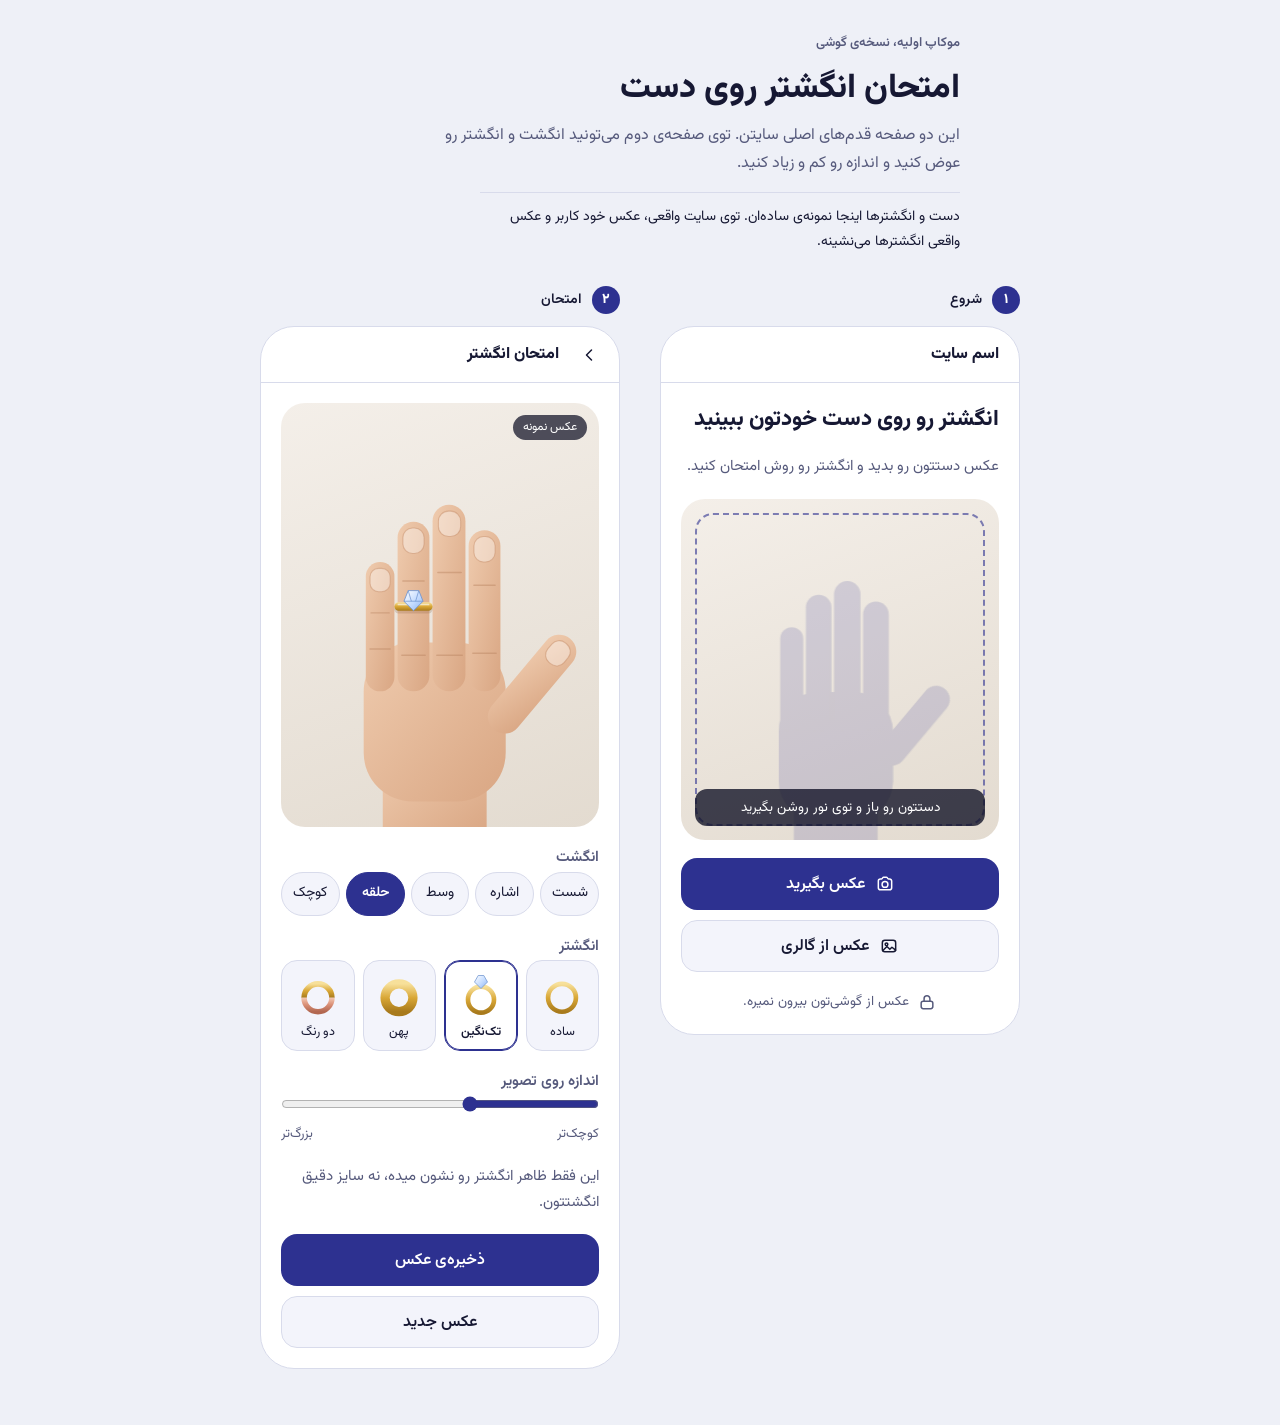
==== docs/mockup.html @ d5a5559e "Replace placeholder README; add ring try-on mockup and project notes Co-Authored-By: Claude Sonnet 5" ====
<!doctype html>
<html lang="fa" dir="rtl">
<head>
<meta charset="utf-8">
<meta name="viewport" content="width=device-width,initial-scale=1">
</head>
<body>
<title>امتحان انگشتر</title>
<meta name="claude:viewport-fit-sides" content="cover">
<link rel="stylesheet" href="https://fonts.googleapis.com/css2?family=Vazirmatn:wght@400;600;800&display=swap">
<style>
/* Layout: متن معرفی بالا، بعد دو قاب گوشی کنار هم (قدم ۱ ← قدم ۲) روی زمینه‌ی آرام؛ تنها بخش پررنگ، پیش‌نمایش دست است. */
:root {
  --bg: #EEF0F7;
  --surface: #FFFFFF;
  --surface-2: #F3F4FB;
  --fg: #161833;
  --muted: #565A7C;
  --line: #D8DBEB;
  --accent: #2D3190;
  --on-accent: #FFFFFF;
  --guide: #2D3190;
  --stage-a: #F4EFE9;
  --stage-b: #E3DBD0;
  --ok: #17724A;
  --font-body: 'Vazirmatn', Tahoma, system-ui, sans-serif;
}
@media (prefers-color-scheme: dark) {
  :root:not([data-theme="light"]) {
    --bg: #101220;
    --surface: #191C30;
    --surface-2: #222642;
    --fg: #EDEEFA;
    --muted: #A5A9CE;
    --line: #2F3459;
    --accent: #A0A7FF;
    --on-accent: #10122B;
    --guide: #A0A7FF;
    --stage-a: #2B2824;
    --stage-b: #1E1C19;
    --ok: #74DCA6;
    color-scheme: dark;
  }
}
:root[data-theme="dark"] {
  --bg: #101220;
  --surface: #191C30;
  --surface-2: #222642;
  --fg: #EDEEFA;
  --muted: #A5A9CE;
  --line: #2F3459;
  --accent: #A0A7FF;
  --on-accent: #10122B;
  --guide: #A0A7FF;
  --stage-a: #2B2824;
  --stage-b: #1E1C19;
  --ok: #74DCA6;
  color-scheme: dark;
}

body {
  margin: 0;
  background: var(--bg);
  color: var(--fg);
  font-family: var(--font-body);
  font-size: 16px;
  line-height: 1.75;
  direction: rtl;
  padding-block: 32px 56px;
  padding-left: max(16px, env(safe-area-inset-left, 0px));
  padding-right: max(16px, env(safe-area-inset-right, 0px));
}
*, *::before, *::after { box-sizing: border-box; }

.intro { max-width: 640px; margin: 0 auto 32px; display: flex; flex-direction: column; gap: 10px; }
.eyebrow { font-size: 13px; font-weight: 600; color: var(--muted); }
.intro h1 { margin: 0; font-size: clamp(26px, 6vw, 34px); font-weight: 800; line-height: 1.4; text-wrap: balance; }
.intro p { margin: 0; color: var(--muted); max-width: 60ch; }
.intro .note { color: var(--fg); font-size: 14px; border-top: 1px solid var(--line); padding-top: 12px; margin-top: 4px; }

.phones { display: flex; flex-wrap: wrap; justify-content: center; align-items: flex-start; gap: 32px 40px; }
.col { width: min(100%, 360px); min-width: 0; }
.cap { display: flex; align-items: center; gap: 10px; margin-bottom: 12px; font-size: 14px; font-weight: 600; }
.cap b { display: inline-grid; place-items: center; width: 28px; height: 28px; border-radius: 50%; background: var(--accent); color: var(--on-accent); font-size: 14px; font-weight: 800; line-height: 1; }

.phone { background: var(--surface); border: 1px solid var(--line); border-radius: 34px; overflow: hidden; }
.bar { display: flex; align-items: center; gap: 8px; min-height: 56px; padding: 0 20px; border-bottom: 1px solid var(--line); font-weight: 800; font-size: 16px; }
.bar .back { display: inline-grid; place-items: center; width: 44px; height: 44px; margin-inline-start: -12px; border: 0; background: none; color: var(--fg); border-radius: 50%; cursor: pointer; }
.bar .brand { letter-spacing: 0; }
.inner { padding: 20px; display: flex; flex-direction: column; gap: 18px; }
.inner h2 { margin: 0; font-size: 22px; font-weight: 800; line-height: 1.5; text-wrap: balance; }
.inner p { margin: 0; color: var(--muted); font-size: 15px; }

.stage { position: relative; border-radius: 24px; overflow: hidden; background: linear-gradient(160deg, var(--stage-a), var(--stage-b)); }
.stage.s1 { aspect-ratio: 4 / 4.3; }
.stage.s2 { aspect-ratio: 3 / 4; }
.stage svg.hand { display: block; width: 100%; height: 100%; }
.guide-frame { position: absolute; inset: 14px; border: 2px dashed var(--guide); border-radius: 18px; opacity: .6; pointer-events: none; }
.chip-on-stage { position: absolute; inset-inline: 14px; bottom: 14px; background: rgba(15, 16, 36, .78); color: #fff; border-radius: 12px; padding: 8px 12px; font-size: 13.5px; text-align: center; line-height: 1.6; }
.sample-tag { position: absolute; top: 12px; inset-inline-start: 12px; background: rgba(15, 16, 36, .72); color: #fff; border-radius: 999px; padding: 2px 10px; font-size: 12px; }

.btn { display: flex; align-items: center; justify-content: center; gap: 10px; min-height: 52px; width: 100%; border-radius: 16px; border: 1px solid transparent; font-family: inherit; font-size: 16px; font-weight: 600; cursor: pointer; }
.btn-primary { background: var(--accent); color: var(--on-accent); }
.btn-ghost { background: var(--surface-2); color: var(--fg); border-color: var(--line); }
.btn:focus-visible, .bar .back:focus-visible { outline: 3px solid var(--accent); outline-offset: 2px; }
.actions { display: flex; flex-direction: column; gap: 10px; }
.privacy { display: flex; align-items: center; justify-content: center; gap: 8px; font-size: 13.5px; color: var(--muted); }

.lbl { font-size: 13px; font-weight: 600; color: var(--muted); margin: 0 0 8px; }
.chips { display: grid; grid-template-columns: repeat(5, 1fr); gap: 6px; }
.chip { position: relative; }
.chip input, .rop input { position: absolute; inset: 0; width: 100%; height: 100%; margin: 0; opacity: 0; cursor: pointer; }
.chip span { display: flex; align-items: center; justify-content: center; min-height: 44px; padding: 0 4px; border-radius: 999px; border: 1px solid var(--line); background: var(--surface-2); font-size: 14px; }
.chip input:checked + span { background: var(--accent); color: var(--on-accent); border-color: var(--accent); font-weight: 600; }
.chip input:focus-visible + span, .rop input:focus-visible + .tile { outline: 3px solid var(--accent); outline-offset: 2px; }

.rings { display: grid; grid-template-columns: repeat(4, 1fr); gap: 8px; }
.rop { position: relative; min-width: 0; }
.rop .tile { display: flex; flex-direction: column; align-items: center; gap: 2px; padding: 8px 2px 8px; border-radius: 16px; border: 1px solid var(--line); background: var(--surface-2); font-size: 12.5px; line-height: 1.5; text-align: center; }
.rop .tile svg { width: 100%; max-width: 52px; height: auto; }
.rop input:checked + .tile { border-color: var(--accent); box-shadow: inset 0 0 0 1px var(--accent); background: var(--surface); font-weight: 600; }

.range { width: 100%; accent-color: var(--accent); margin: 0; }
.range-labels { display: flex; justify-content: space-between; font-size: 13px; color: var(--muted); }
.hint { font-size: 13.5px; color: var(--muted); }
.toast { display: flex; align-items: center; justify-content: center; gap: 8px; color: var(--ok); font-weight: 600; font-size: 14px; min-height: 24px; }

.toast[hidden] { display: none; }
.icon { width: 20px; height: 20px; flex: none; stroke: currentColor; fill: none; stroke-width: 1.8; stroke-linecap: round; stroke-linejoin: round; }

@media (prefers-reduced-motion: reduce) { * { transition: none !important; } }
</style>

<!-- تعریف‌های مشترک تصویر: دست، طلا، نگین -->
<svg width="0" height="0" style="position:absolute" aria-hidden="true" focusable="false">
  <defs>
    <linearGradient id="gold" x1="0" y1="0" x2="0" y2="1">
      <stop offset="0" stop-color="#F7E09A"/><stop offset=".5" stop-color="#D9A736"/><stop offset="1" stop-color="#A87A1C"/>
    </linearGradient>
    <linearGradient id="rose" x1="0" y1="0" x2="0" y2="1">
      <stop offset="0" stop-color="#F4C7B1"/><stop offset=".5" stop-color="#D98F76"/><stop offset="1" stop-color="#B26750"/>
    </linearGradient>
    <linearGradient id="gem" x1="0" y1="0" x2="1" y2="1">
      <stop offset="0" stop-color="#FFFFFF"/><stop offset=".55" stop-color="#C3DBFF"/><stop offset="1" stop-color="#8DB3F0"/>
    </linearGradient>
    <linearGradient id="skin" x1="0" y1="0" x2="1" y2="1">
      <stop offset="0" stop-color="#EFCBAE"/><stop offset="1" stop-color="#D9A683"/>
    </linearGradient>
    <g id="hand-shape">
      <rect x="96" y="330" width="98" height="80"/>
      <rect x="78" y="226" width="134" height="150" rx="46"/>
      <rect x="80" y="150" width="27" height="122" rx="13.5"/>
      <rect x="110" y="112" width="30" height="160" rx="15"/>
      <rect x="143" y="96" width="31" height="176" rx="15.5"/>
      <rect x="177" y="120" width="30" height="152" rx="15"/>
      <rect x="-16" y="-104" width="32" height="112" rx="16" transform="translate(206 302) rotate(40)"/>
    </g>
  </defs>
</svg>

<div class="intro">
  <span class="eyebrow">موکاپ اولیه، نسخه‌ی گوشی</span>
  <h1>امتحان انگشتر روی دست</h1>
  <p>این دو صفحه قدم‌های اصلی سایتن. توی صفحه‌ی دوم می‌تونید انگشت و انگشتر رو عوض کنید و اندازه رو کم و زیاد کنید.</p>
  <p class="note">دست و انگشترها اینجا نمونه‌ی ساده‌ان. توی سایت واقعی، عکس خود کاربر و عکس واقعی انگشترها می‌نشینه.</p>
</div>

<div class="phones">

  <!-- صفحه‌ی ۱: شروع -->
  <section class="col" aria-label="صفحه‌ی اول، شروع">
    <div class="cap"><b>۱</b><span>شروع</span></div>
    <div class="phone">
      <div class="bar"><span class="brand">اسم سایت</span></div>
      <div class="inner">
        <h2>انگشتر رو روی دست خودتون ببینید</h2>
        <p>عکس دستتون رو بدید و انگشتر رو روش امتحان کنید.</p>
        <div class="stage s1">
          <svg class="hand" viewBox="0 0 300 400" role="img" aria-label="کادر راهنما برای گذاشتن دست">
            <use href="#hand-shape" fill="var(--guide)" opacity=".16"/>
          </svg>
          <div class="guide-frame"></div>
          <div class="chip-on-stage">دستتون رو باز و توی نور روشن بگیرید</div>
        </div>
        <div class="actions">
          <button class="btn btn-primary" type="button">
            <svg class="icon" viewBox="0 0 24 24" aria-hidden="true"><path d="M4 8.5A2.5 2.5 0 0 1 6.5 6h1.2a1 1 0 0 0 .8-.4l.9-1.2A1 1 0 0 1 10.2 4h3.6a1 1 0 0 1 .8.4l.9 1.2a1 1 0 0 0 .8.4h1.2A2.5 2.5 0 0 1 20 8.5v8A2.5 2.5 0 0 1 17.5 19h-11A2.5 2.5 0 0 1 4 16.5z"/><circle cx="12" cy="12.5" r="3.5"/></svg>
            عکس بگیرید
          </button>
          <button class="btn btn-ghost" type="button">
            <svg class="icon" viewBox="0 0 24 24" aria-hidden="true"><rect x="4" y="5" width="16" height="14" rx="3"/><circle cx="9" cy="10" r="1.6"/><path d="M5 17l4.5-4.5 3.5 3.5 2.5-2.5L20 17"/></svg>
            عکس از گالری
          </button>
        </div>
        <div class="privacy">
          <svg class="icon" viewBox="0 0 24 24" aria-hidden="true"><rect x="5" y="11" width="14" height="9" rx="2.5"/><path d="M8.5 11V8a3.5 3.5 0 0 1 7 0v3"/></svg>
          <span>عکس از گوشی‌تون بیرون نمیره.</span>
        </div>
      </div>
    </div>
  </section>

  <!-- صفحه‌ی ۲: امتحان -->
  <section class="col" aria-label="صفحه‌ی دوم، امتحان">
    <div class="cap"><b>۲</b><span>امتحان</span></div>
    <div class="phone">
      <div class="bar">
        <button class="back" type="button" aria-label="برگشت">
          <svg class="icon" viewBox="0 0 24 24" aria-hidden="true"><path d="M9 6l6 6-6 6" transform="scale(-1 1) translate(-24 0)"/></svg>
        </button>
        <span>امتحان انگشتر</span>
      </div>
      <div class="inner">
        <div class="stage s2">
          <span class="sample-tag">عکس نمونه</span>
          <svg class="hand" viewBox="0 0 300 400" role="img" aria-label="نمونه‌ی دست با انگشتر روی انگشت">
            <use href="#hand-shape" fill="url(#skin)"/>
            <g fill="#fff" fill-opacity=".38" stroke="#C78F6B" stroke-opacity=".5" stroke-width="1">
              <rect x="84" y="156" width="19" height="22" rx="8"/>
              <rect x="115" y="118" width="20" height="24" rx="9"/>
              <rect x="148.5" y="102" width="21" height="24" rx="9.5"/>
              <rect x="182" y="126" width="20" height="24" rx="9"/>
              <rect x="-10" y="-98" width="20" height="24" rx="9" transform="translate(206 302) rotate(40)"/>
            </g>
            <g fill="none" stroke="#B9835F" stroke-opacity=".45" stroke-width="1.4" stroke-linecap="round">
              <path d="M84 232h19M114 238h22M147 238h24M181 236h22"/>
              <path d="M85 198h17M115 168h20M148 160h22M182 172h20"/>
            </g>
            <g id="ringLayer"></g>
          </svg>
        </div>

        <div>
          <p class="lbl" id="lblFinger">انگشت</p>
          <div class="chips" role="radiogroup" aria-labelledby="lblFinger">
            <label class="chip"><input type="radio" name="finger" value="thumb"><span>شست</span></label>
            <label class="chip"><input type="radio" name="finger" value="index"><span>اشاره</span></label>
            <label class="chip"><input type="radio" name="finger" value="middle"><span>وسط</span></label>
            <label class="chip"><input type="radio" name="finger" value="ring" checked><span>حلقه</span></label>
            <label class="chip"><input type="radio" name="finger" value="pinky"><span>کوچک</span></label>
          </div>
        </div>

        <div>
          <p class="lbl" id="lblRing">انگشتر</p>
          <div class="rings" role="radiogroup" aria-labelledby="lblRing">
            <label class="rop"><input type="radio" name="ring" value="plain"><span class="tile">
              <svg viewBox="0 0 56 56" aria-hidden="true"><circle cx="28" cy="31" r="15" fill="none" stroke="url(#gold)" stroke-width="5"/></svg>ساده</span></label>
            <label class="rop"><input type="radio" name="ring" value="solitaire" checked><span class="tile">
              <svg viewBox="0 0 56 56" aria-hidden="true"><circle cx="28" cy="33" r="14" fill="none" stroke="url(#gold)" stroke-width="5"/><polygon points="21,14 25,7 31,7 35,14 28,21" fill="url(#gem)" stroke="#6E93CF" stroke-width=".8"/></svg>تک‌نگین</span></label>
            <label class="rop"><input type="radio" name="ring" value="wide"><span class="tile">
              <svg viewBox="0 0 56 56" aria-hidden="true"><circle cx="28" cy="31" r="15" fill="none" stroke="url(#gold)" stroke-width="10"/></svg>پهن</span></label>
            <label class="rop"><input type="radio" name="ring" value="two"><span class="tile">
              <svg viewBox="0 0 56 56" aria-hidden="true"><path d="M13 31a15 15 0 0 1 30 0" fill="none" stroke="url(#gold)" stroke-width="6"/><path d="M13 31a15 15 0 0 0 30 0" fill="none" stroke="url(#rose)" stroke-width="6"/></svg>دو رنگ</span></label>
          </div>
        </div>

        <div>
          <p class="lbl" id="lblSize">اندازه روی تصویر</p>
          <input class="range" id="size" type="range" min="80" max="130" value="100" aria-labelledby="lblSize">
          <div class="range-labels"><span>کوچک‌تر</span><span>بزرگ‌تر</span></div>
        </div>

        <p class="hint">این فقط ظاهر انگشتر رو نشون میده، نه سایز دقیق انگشتتون.</p>

        <div class="actions">
          <button class="btn btn-primary" id="save" type="button">ذخیره‌ی عکس</button>
          <button class="btn btn-ghost" type="button">عکس جدید</button>
        </div>
        <div class="toast" id="toast" hidden role="status">
          <svg class="icon" viewBox="0 0 24 24" aria-hidden="true"><path d="M5 12.5l4.5 4.5L19 7.5"/></svg>
          <span>عکس ذخیره شد</span>
        </div>
      </div>
    </div>
  </section>

</div>

<script>
(function () {
  // مختصات هر انگشت در دستگاه مختصات خودش؛ شست با چرخش خودش می‌آید.
  var FINGERS = {
    thumb:  { t: 'translate(206 302) rotate(40)', x: -16, w: 32, y: -56 },
    index:  { t: '', x: 177, w: 30, y: 196 },
    middle: { t: '', x: 143, w: 31, y: 190 },
    ring:   { t: '', x: 110, w: 30, y: 192 },
    pinky:  { t: '', x: 80,  w: 27, y: 212 }
  };
  var BAND_H = { plain: 8, solitaire: 8, wide: 17, two: 13 };
  var state = { finger: 'ring', ring: 'solitaire', scale: 1 };
  var layer = document.getElementById('ringLayer');

  function ringMarkup(style, f, s) {
    var cx = f.x + f.w / 2, y = f.y, bw = f.w + 6, bh = BAND_H[style], x = cx - bw / 2, out = '';
    out += '<rect x="' + x + '" y="' + (y - bh / 2 + 2.5) + '" width="' + bw + '" height="' + bh + '" rx="' + (bh / 2) + '" fill="#6B3F22" opacity=".18"/>';
    if (style === 'two') {
      out += '<rect x="' + x + '" y="' + (y - bh / 2) + '" width="' + bw + '" height="' + (bh / 2) + '" rx="3" fill="url(#gold)"/>';
      out += '<rect x="' + x + '" y="' + y + '" width="' + bw + '" height="' + (bh / 2) + '" rx="3" fill="url(#rose)"/>';
    } else {
      out += '<rect x="' + x + '" y="' + (y - bh / 2) + '" width="' + bw + '" height="' + bh + '" rx="' + (bh / 2) + '" fill="url(#gold)"/>';
    }
    if (style === 'wide') {
      out += '<rect x="' + (x + 2) + '" y="' + (y - 3) + '" width="' + (bw - 4) + '" height="1" fill="#8A5F14" opacity=".55"/>';
      out += '<rect x="' + (x + 2) + '" y="' + (y + 3) + '" width="' + (bw - 4) + '" height="1" fill="#8A5F14" opacity=".55"/>';
    }
    out += '<rect x="' + (x + 3) + '" y="' + (y - bh / 2 + 1.3) + '" width="' + (bw - 6) + '" height="1.6" rx=".8" fill="#fff" opacity=".6"/>';
    if (style === 'solitaire') {
      out += '<polygon points="' + (cx - 9) + ',' + (y - 5) + ' ' + (cx - 5) + ',' + (y - 15) + ' ' + (cx + 5) + ',' + (y - 15) + ' ' + (cx + 9) + ',' + (y - 5) + ' ' + cx + ',' + (y + 4) + '" fill="url(#gem)" stroke="#6E93CF" stroke-width=".8"/>';
      out += '<path d="M' + (cx - 9) + ' ' + (y - 5) + 'h18M' + (cx - 5) + ' ' + (y - 15) + 'l3 10M' + (cx + 5) + ' ' + (y - 15) + 'l-3 10" stroke="#6E93CF" stroke-width=".7" fill="none"/>';
    }
    return '<g transform="translate(' + cx + ' ' + y + ') scale(' + s + ') translate(' + (-cx) + ' ' + (-y) + ')">' + out + '</g>';
  }

  function render() {
    var f = FINGERS[state.finger];
    layer.innerHTML = '<g transform="' + f.t + '">' + ringMarkup(state.ring, f, state.scale) + '</g>';
  }

  document.querySelectorAll('input[name="finger"]').forEach(function (el) {
    el.addEventListener('change', function () { state.finger = el.value; render(); });
  });
  document.querySelectorAll('input[name="ring"]').forEach(function (el) {
    el.addEventListener('change', function () { state.ring = el.value; render(); });
  });
  document.getElementById('size').addEventListener('input', function (e) {
    state.scale = Number(e.target.value) / 100; render();
  });

  var toast = document.getElementById('toast'), timer;
  document.getElementById('save').addEventListener('click', function () {
    toast.hidden = false;
    clearTimeout(timer);
    timer = setTimeout(function () { toast.hidden = true; }, 2600);
  });

  render();
})();
</script>

</body>
</html>
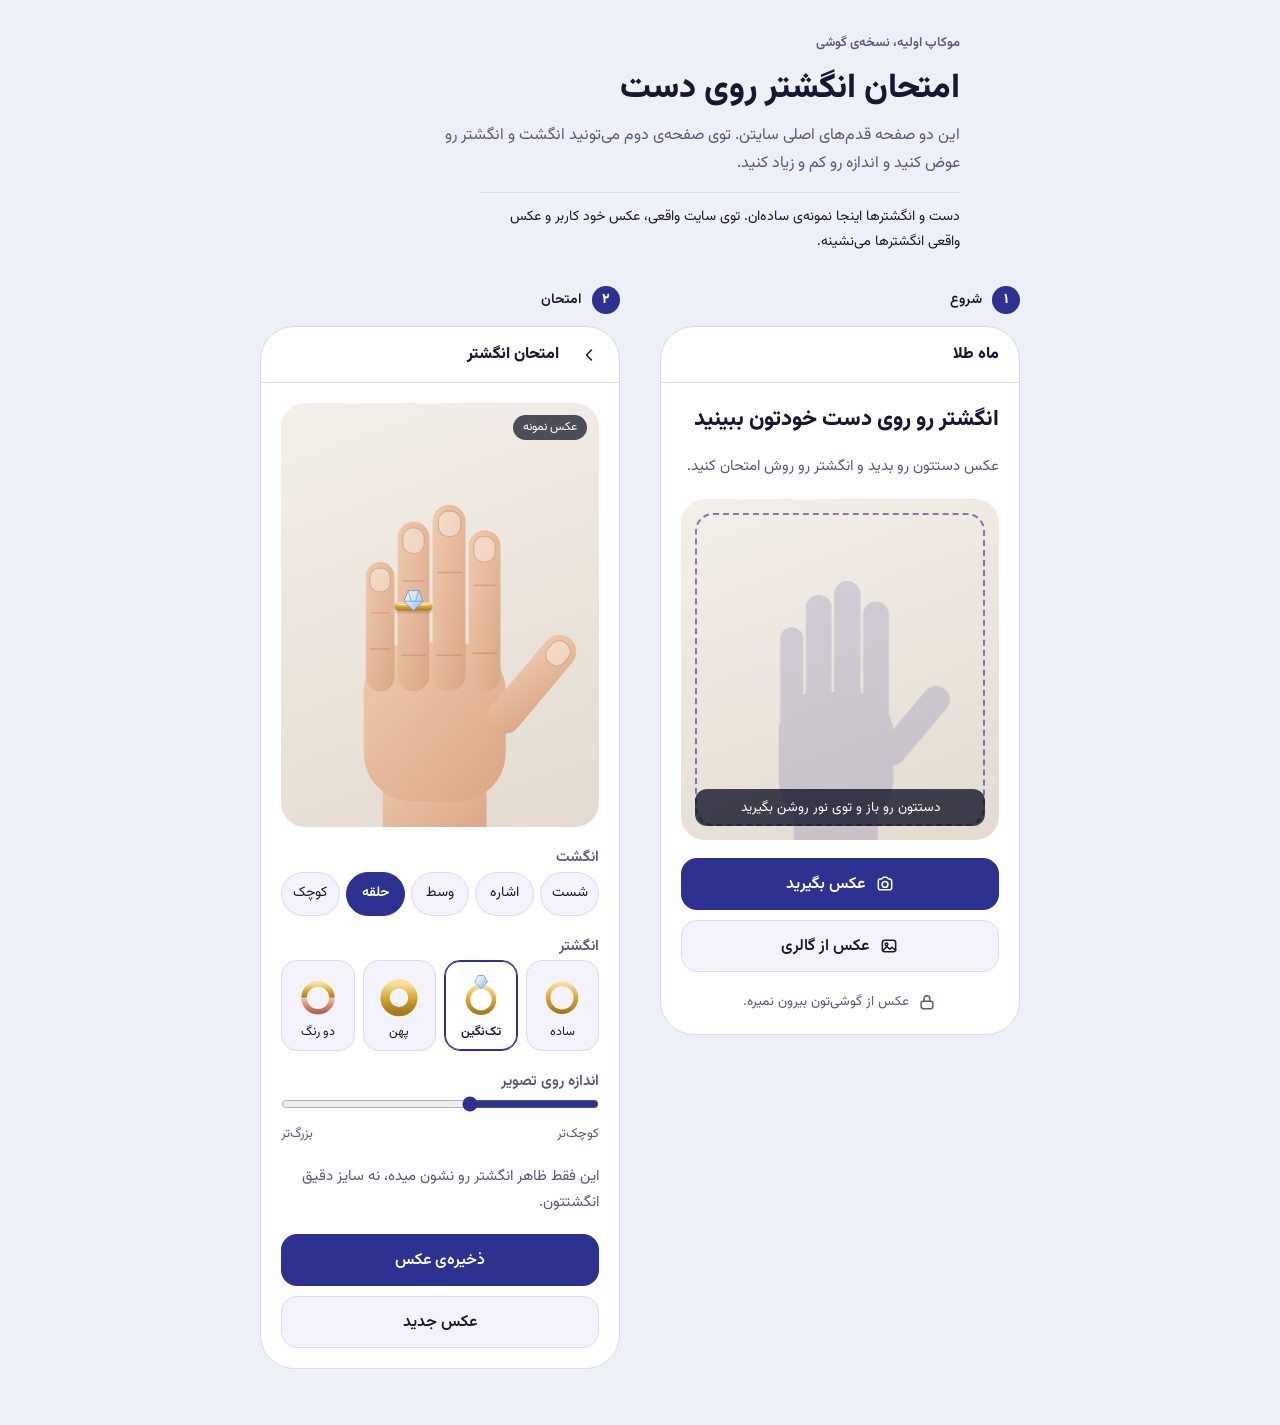
==== commit 5b7d0e0e: "Name the site Mah-e Tala; record realism priorities Co-Authored-By: Claude Sonnet 5.5 <noreply@anthr" ====
--- a/docs/mockup.html
+++ b/docs/mockup.html
@@ -171,7 +171,7 @@
   <section class="col" aria-label="صفحه‌ی اول، شروع">
     <div class="cap"><b>۱</b><span>شروع</span></div>
     <div class="phone">
-      <div class="bar"><span class="brand">اسم سایت</span></div>
+      <div class="bar"><span class="brand">ماه طلا</span></div>
       <div class="inner">
         <h2>انگشتر رو روی دست خودتون ببینید</h2>
         <p>عکس دستتون رو بدید و انگشتر رو روش امتحان کنید.</p>
